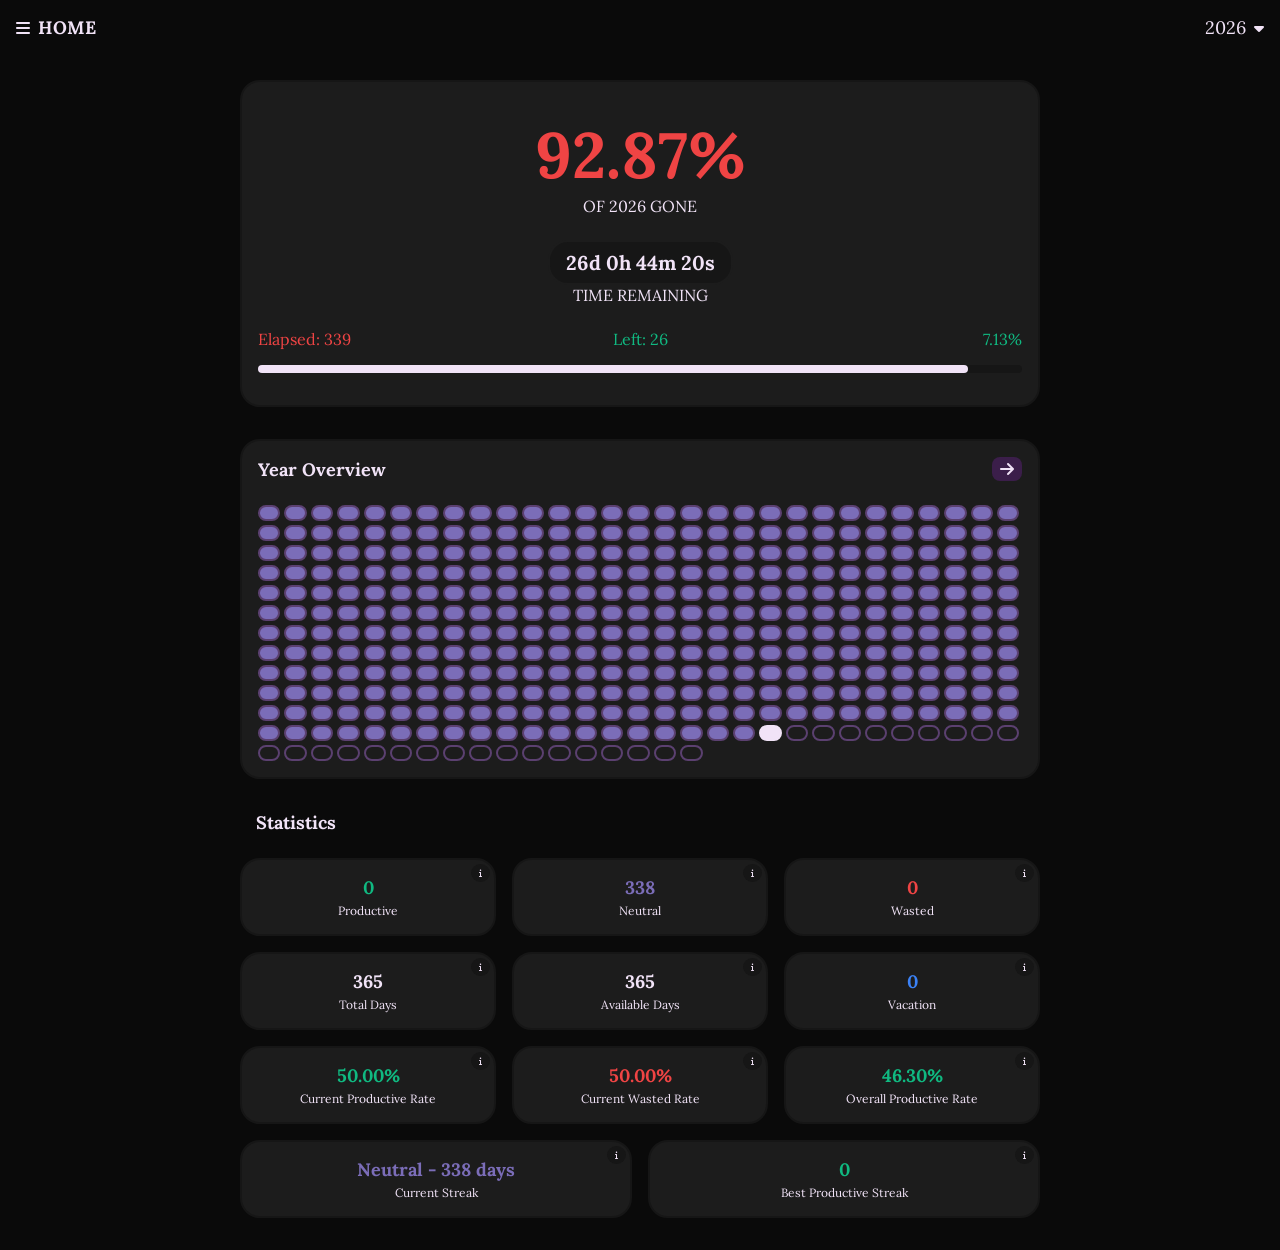
==== index.html @ 396ba74b "fixed some styling" ====
<!DOCTYPE html>
<html lang="en">
<head>
	<meta charset="UTF-8">
	<meta name="viewport" content="width=device-width, initial-scale=1.0">
	<title>Days</title>
	<!--font awesome-->
	<link rel="stylesheet" href="https://cdnjs.cloudflare.com/ajax/libs/font-awesome/6.7.2/css/all.min.css">
	<!--fonts ezcar-->
	<link rel="preconnect" href="https://fonts.googleapis.com">
	<link rel="preconnect" href="https://fonts.gstatic.com" crossorigin>
	<link href="https://fonts.googleapis.com/css2?family=Eczar:wght@400..800&display=swap" rel="stylesheet">

	<!--font merriweather-->
	<link rel="preconnect" href="https://fonts.googleapis.com">
	<link rel="preconnect" href="https://fonts.gstatic.com" crossorigin>
	<link href="https://fonts.googleapis.com/css2?family=Merriweather:ital,opsz,wght@0,18..144,300..900;1,18..144,300..900&display=swap" rel="stylesheet">
	
	<!--lora-->
	<link rel="preconnect" href="https://fonts.googleapis.com">
	<link rel="preconnect" href="https://fonts.gstatic.com" crossorigin>
	<link href="https://fonts.googleapis.com/css2?family=Lora:ital,wght@0,400..700;1,400..700&display=swap" rel="stylesheet">
	
	<link rel="stylesheet" href="./css/common.css">
	<link rel="stylesheet" href="./css/home.css">
</head>

<!--<body class="modal-active">-->
<body>
    <div class="topbar">
        <div class="left">
            <i class="fa fa-bars" id="home-btn" aria-hidden="true"></i>
            <a href="./index.html" class="title-topbar">HOME</a>
        </div>
        <div class="right">
            <div class="year">2026 (Current)</div>
            <i class="fa fa-caret-down" aria-hidden="true"></i>
        </div>
    </div>

    <div class="topbar-year-selector">
    </div>

    <div class="toolkit">
        <div class="toolkit-date">April 9 - Friday</div>
        <div class="toolkit-status"></div>
    </div>

    <div class="sidebar-out">
        <div class="sidebar">

            <div class="sidebar-heading">
                    <!--<i class="fa fa-arrow-left" id="sidebar-close-btn" aria-hidden="true"></i> -->
                    <div>Days</div> 
            </div>

            <div class="sidebar-menu">
                <a class="sidebar-menu-item sidebar-menu-item-active" href="./index.html">
                    <i class="fa fa-home" aria-hidden="true"></i>
                    Home
                </a>
                <a class="sidebar-menu-item" href="./goals.html">
                    <i class="fa fa-trophy" aria-hidden="true"></i>
                    Goals
                </a>
                <a class="sidebar-menu-item" href="./">
                    <i class="fa fa-line-chart" aria-hidden="true"></i>
                    Statistics
                </a>
                <a class="sidebar-menu-item" href="./">
                    <i class="fa fa-tree" aria-hidden="true"></i>
                    Progress Tree
                </a>
                <a class="sidebar-menu-item" href="./">
                    <i class="fa fa-cog" aria-hidden="true"></i>
                    Settings
                </a>
                <a class="sidebar-menu-item" href="./about.html">
                    <i class="fa fa-info-circle" aria-hidden="true"></i>
                    About
                </a>
            </div>

            <div class="sidebar-debug">
                <div class="sidebar-debug-heading">
                    Debug Tools
                </div>
                <div class="sidebar-debug-menu">
                    <div>Current Date</div>
                    <div>Clear Database</div>
                </div>
            </div>
            
        </div>
    </div>

    <div class="head">
        <div class="head-top">
            <div class="head-percentage">00.00%</div>
            <div class="head-percentage-label">OF 0000 GONE</div>
        </div>
        <div class="head-middle">
            <div class="head-time" data-value="full">000d 00h 00m 00s</div>
            <div class="head-label">TIME REMAINING</div>
        </div>
        <div class="head-bottom">
            <div class="head-bottom-up">
                <div class="head-bottom-elapsed"> <span>Elapsed:</span> <span id="head-bottom-elapsed">000 </span> </div>
                <div class="head-bottom-left"> <span>Left:</span> <span id="head-bottom-left">000</span> </div>
                <div class="head-bottom-percentage">00.00%</div>
            </div>
            <div class="progress-bar">
                <div class="progress-fill" id="progressFill"></div>
            </div>
        </div>
    </div>

    <div class="dot-checlist-container">
        <div class="check-out">
            <div class="check-out-top">
                <h1 class="check-out-year">Year Checklist</h1>
                <i class="check-out-icon fa fa-arrow-left" id="check-goto-overview-btn" aria-hidden="true"></i>
            </div>
            <div class="check-out-bottom">
                <div class="checklist-item-out">
                    <div class="checklist-item">
                        <!--<i class="fa fa-check-square"></i>-->
                        <i class="fa-regular fa-square"></i>
                        <div class="checklist-text">Do Something</div>
                    </div>
                    <div class="checklist-item">
                        <!--<i class="fa fa-check-square"></i>-->
                        <i class="fa-regular fa-square"></i>
                        <div class="checklist-text">Do Something</div>
                    </div>
                    <div class="checklist-item">
                        <i class="fa fa-check-square"></i>
                        <!--<i class="fa-regular fa-square"></i>-->
                        <div class="checklist-text done">Do Something</div>
                    </div>
                    <div class="checklist-item">
                        <!--<i class="fa fa-check-square"></i>-->
                        <i class="fa-regular fa-square"></i>
                        <div class="checklist-text">Do Something</div>
                    </div>
                    <div class="checklist-item">
                        <!--<i class="fa fa-check-square"></i>-->
                        <i class="fa-regular fa-square"></i>
                        <div class="checklist-text">Do Something</div>
                    </div>
                </div>
                <div class="checklist-add">
                    <i class="fa fa-plus" aria-hidden="true"></i>
                    <input id="checklist-add-text" type="text" placeholder="Add a new checklist">
                    <i class="fa fa-check" aria-hidden="true"></i>
                </div>
            </div>
        </div>
        
        <div class="dot-out">
            <div class="dot-out-top">
                <h1 class="dot-out-year">Year Overview</h1>
                <i class="dot-out-icon fa fa-arrow-right" id="dot-goto-checklist-btn" aria-hidden="true"></i>
            </div>
            <div class="dot-out-bottom">
                <div class="dot"></div>
                <div class="dot"></div>
                <div class="dot"></div>
                <div class="dot"></div>
                <div class="dot"></div>
                <div class="dot"></div>
                <div class="dot"></div>
                <div class="dot"></div>
                <div class="dot"></div>
                <div class="dot"></div>
                <div class="dot"></div>
                <div class="dot"></div>
                <div class="dot"></div>
                <div class="dot"></div>
                <div class="dot"></div>
                <div class="dot"></div>
                <div class="dot"></div>
                <div class="dot"></div>
                <div class="dot"></div>
                <div class="dot"></div>
                <div class="dot"></div>
                <div class="dot"></div>
                <div class="dot"></div>
                <div class="dot"></div>
                <div class="dot"></div>
                <div class="dot"></div>
                <div class="dot"></div>
                <div class="dot"></div>
                <div class="dot"></div>
                <div class="dot"></div>
                <div class="dot"></div>
                <div class="dot"></div>
                <div class="dot"></div>
                <div class="dot"></div>
                <div class="dot"></div>
                <div class="dot"></div>
                <div class="dot"></div>
                <div class="dot"></div>
                <div class="dot"></div>
                <div class="dot"></div>
                <div class="dot"></div>
                <div class="dot"></div>
                <div class="dot"></div>
                <div class="dot"></div>
                <div class="dot"></div>
                <div class="dot"></div>
                <div class="dot"></div>
                <div class="dot"></div>
                <div class="dot"></div>
                <div class="dot"></div>
                <div class="dot"></div>
                <div class="dot"></div>
                <div class="dot"></div>
                <div class="dot"></div>
                <div class="dot"></div>
                <div class="dot"></div>
                <div class="dot"></div>
                <div class="dot"></div>
                <div class="dot"></div>
                <div class="dot"></div>
                <div class="dot"></div>
                <div class="dot"></div>
                <div class="dot"></div>
                <div class="dot"></div>
                <div class="dot"></div>
                <div class="dot"></div>
                <div class="dot"></div>
                <div class="dot"></div>
                <div class="dot"></div>
                <div class="dot"></div>
                <div class="dot"></div>
                <div class="dot"></div>
                <div class="dot"></div>
                <div class="dot"></div>
                <div class="dot"></div>
                <div class="dot"></div>
                <div class="dot"></div>
                <div class="dot"></div>
                <div class="dot"></div>
                <div class="dot"></div>
                <div class="dot"></div>
                <div class="dot"></div>
                <div class="dot"></div>
                <div class="dot"></div>
                <div class="dot"></div>
                <div class="dot"></div>
                <div class="dot"></div>
                <div class="dot"></div>
                <div class="dot"></div>
                <div class="dot"></div>
                <div class="dot"></div>
                <div class="dot"></div>
                <div class="dot"></div>
                <div class="dot"></div>
                <div class="dot"></div>
                <div class="dot"></div>
                <div class="dot"></div>
                <div class="dot"></div>
                <div class="dot"></div>
                <div class="dot"></div>
                <div class="dot"></div>
                <div class="dot"></div>
                <div class="dot"></div>
                <div class="dot"></div>
                <div class="dot"></div>
                <div class="dot"></div>
                <div class="dot"></div>
                <div class="dot"></div>
                <div class="dot"></div>
                <div class="dot"></div>
                <div class="dot"></div>
                <div class="dot"></div>
                <div class="dot"></div>
                <div class="dot"></div>
                <div class="dot"></div>
                <div class="dot"></div>
                <div class="dot"></div>
                <div class="dot"></div>
                <div class="dot"></div>
                <div class="dot"></div>
                <div class="dot"></div>
                <div class="dot"></div>
                <div class="dot"></div>
                <div class="dot"></div>
                <div class="dot"></div>
                <div class="dot"></div>
                <div class="dot"></div>
                <div class="dot"></div>
                <div class="dot"></div>
                <div class="dot"></div>
                <div class="dot"></div>
                <div class="dot"></div>
                <div class="dot"></div>
                <div class="dot"></div>
                <div class="dot"></div>
                <div class="dot"></div>
                <div class="dot"></div>
                <div class="dot"></div>
                <div class="dot"></div>
                <div class="dot"></div>
                <div class="dot"></div>
                <div class="dot"></div>
                <div class="dot"></div>
                <div class="dot"></div>
                <div class="dot"></div>
                <div class="dot"></div>
                <div class="dot"></div>
                <div class="dot"></div>
                <div class="dot"></div>
                <div class="dot"></div>
                <div class="dot"></div>
                <div class="dot"></div>
                <div class="dot"></div>
                <div class="dot"></div>
                <div class="dot"></div>
                <div class="dot"></div>
                <div class="dot"></div>
                <div class="dot"></div>
                <div class="dot"></div>
                <div class="dot"></div>
                <div class="dot"></div>
                <div class="dot"></div>
                <div class="dot"></div>
                <div class="dot"></div>
                <div class="dot"></div>
                <div class="dot"></div>
                <div class="dot"></div>
                <div class="dot"></div>
                <div class="dot"></div>
                <div class="dot"></div>
                <div class="dot"></div>
                <div class="dot"></div>
                <div class="dot"></div>
                <div class="dot"></div>
                <div class="dot"></div>
                <div class="dot"></div>
                <div class="dot"></div>
                <div class="dot"></div>
                <div class="dot"></div>
                <div class="dot"></div>
                <div class="dot"></div>
                <div class="dot"></div>
                <div class="dot"></div>
                <div class="dot"></div>
                <div class="dot"></div>
                <div class="dot"></div>
                <div class="dot"></div>
                <div class="dot"></div>
                <div class="dot"></div>
                <div class="dot"></div>
                <div class="dot"></div>
                <div class="dot"></div>
                <div class="dot"></div>
                <div class="dot"></div>
                <div class="dot"></div>
                <div class="dot"></div>
                <div class="dot"></div>
                <div class="dot"></div>
                <div class="dot"></div>
                <div class="dot"></div>
                <div class="dot"></div>
                <div class="dot"></div>
                <div class="dot"></div>
                <div class="dot"></div>
                <div class="dot"></div>
                <div class="dot"></div>
                <div class="dot"></div>
                <div class="dot"></div>
                <div class="dot"></div>
                <div class="dot"></div>
                <div class="dot"></div>
                <div class="dot"></div>
                <div class="dot"></div>
                <div class="dot"></div>
                <div class="dot"></div>
                <div class="dot"></div>
                <div class="dot"></div>
                <div class="dot"></div>
                <div class="dot"></div>
                <div class="dot"></div>
                <div class="dot"></div>
                <div class="dot"></div>
                <div class="dot"></div>
                <div class="dot"></div>
                <div class="dot"></div>
                <div class="dot"></div>
                <div class="dot"></div>
                <div class="dot"></div>
                <div class="dot"></div>
                <div class="dot"></div>
                <div class="dot"></div>
                <div class="dot"></div>
                <div class="dot"></div>
                <div class="dot"></div>
                <div class="dot"></div>
                <div class="dot"></div>
                <div class="dot"></div>
                <div class="dot"></div>
                <div class="dot"></div>
                <div class="dot"></div>
                <div class="dot"></div>
                <div class="dot"></div>
                <div class="dot"></div>
                <div class="dot"></div>
                <div class="dot"></div>
                <div class="dot"></div>
                <div class="dot"></div>
                <div class="dot"></div>
                <div class="dot"></div>
                <div class="dot"></div>
                <div class="dot"></div>
                <div class="dot"></div>
                <div class="dot"></div>
                <div class="dot"></div>
                <div class="dot"></div>
                <div class="dot"></div>
                <div class="dot"></div>
                <div class="dot"></div>
                <div class="dot"></div>
                <div class="dot"></div>
                <div class="dot"></div>
                <div class="dot"></div>
                <div class="dot"></div>
                <div class="dot"></div>
                <div class="dot"></div>
                <div class="dot"></div>
                <div class="dot"></div>
                <div class="dot"></div>
                <div class="dot"></div>
                <div class="dot"></div>
                <div class="dot"></div>
                <div class="dot"></div>
                <div class="dot"></div>
                <div class="dot"></div>
                <div class="dot"></div>
                <div class="dot"></div>
                <div class="dot"></div>
                <div class="dot"></div>
                <div class="dot"></div>
                <div class="dot"></div>
                <div class="dot"></div>
                <div class="dot"></div>
                <div class="dot"></div>
                <div class="dot"></div>
                <div class="dot"></div>
                <div class="dot"></div>
                <div class="dot"></div>
                <div class="dot"></div>
                <div class="dot"></div>
                <div class="dot"></div>
                <div class="dot"></div>
                <div class="dot"></div>
                <div class="dot"></div>
                <div class="dot"></div>
                <div class="dot"></div>
                <div class="dot"></div>
                <div class="dot"></div>
                <div class="dot"></div>
                <div class="dot"></div>
                <div class="dot"></div>
                <div class="dot"></div>
                <div class="dot"></div>
                <div class="dot"></div>
                <div class="dot"></div>
                <div class="dot"></div>
                <div class="dot"></div>
                <div class="dot"></div>
                <div class="dot"></div>
                <div class="dot"></div>
                <div class="dot"></div>
                <div class="dot"></div>
                <div class="dot"></div>
                <div class="dot"></div>
                <div class="dot"></div>
                <div class="dot"></div>
                <div class="dot"></div>
                <div class="dot"></div>
                <div class="dot"></div>
                <div class="dot"></div>
                <div class="dot"></div>
                <div class="dot"></div>
                <div class="dot"></div>
                <div class="dot"></div>
                <div class="dot"></div>
                <div class="dot"></div>
                <div class="dot"></div>
                <div class="dot"></div>
                <div class="dot"></div>
                <div class="dot"></div>
                <div class="dot"></div>
                <div class="dot"></div>
                <div class="dot"></div>
                <div class="dot"></div>
                <div class="dot"></div>
                <div class="dot"></div>
                <div class="dot"></div>
                <div class="dot"></div>
                <div class="dot"></div>
                <div class="dot"></div>
                <div class="dot"></div>
                <div class="dot"></div>
                <div class="dot"></div>
                <div class="dot"></div>
                <div class="dot"></div>
                <div class="dot"></div>
                <div class="dot"></div>
                <div class="dot"></div>
                <div class="dot"></div>
                <div class="dot"></div>
                <div class="dot"></div>
                <div class="dot"></div>
                <div class="dot"></div>
                <div class="dot"></div>
                <div class="dot"></div>
                <div class="dot"></div>
                <div class="dot"></div>
                <div class="dot"></div>
                <div class="dot"></div>
                <div class="dot"></div>
                <div class="dot"></div>
                <div class="dot"></div>
                <div class="dot"></div>
                <div class="dot"></div>
                <div class="dot"></div>
                <div class="dot"></div>
            </div>
        </div>
    </div>
    
    <div class="stats-out">
        <h1 class="stats-out-heading">Statistics</h1>
        <div class="stat-boxes">
            <div class="stat-box">
                <div class="info"><i class="fa fa-info" aria-hidden="true"></i></div>
                <div class="stat" id="productive-stat">2</div>
                <div class="label">Productive</div>
            </div>
            <div class="stat-box">
                <div class="info"><i class="fa fa-info" aria-hidden="true"></i></div>
                <div class="stat" id="neutral-stat">2</div>
                <div class="label">Neutral</div>
            </div>
            <div class="stat-box">
                <div class="info"><i class="fa fa-info" aria-hidden="true"></i></div>
                <div class="stat" id="wasted-stat">194</div>
                <div class="label">Wasted</div>
            </div>
            
            <div class="stat-box">
                <div class="info"><i class="fa fa-info" aria-hidden="true"></i></div>
                <div class="stat" id="total-days-stat">365</div>
                <div class="label">Total Days</div>
            </div>
            <div class="stat-box">
                <div class="info"><i class="fa fa-info" aria-hidden="true"></i></div>
                <div class="stat" id="available-days-stat">365</div>
                <div class="label">Available Days</div>
            </div>
            <div class="stat-box">
                <div class="info"><i class="fa fa-info" aria-hidden="true"></i></div>
                <div class="stat" id="vacation-stat">0</div>
                <div class="label">Vacation</div>
            </div>
            
            <div class="stat-box">
                <div class="info"><i class="fa fa-info" aria-hidden="true"></i></div>
                <div class="stat" id="current-productive-rate-stat">1.41%</div>
                <div class="label">Current Productive Rate</div>
            </div>
            
            <div class="stat-box">
                <div class="info"><i class="fa fa-info" aria-hidden="true"></i></div>
                <div class="stat" id="current-wasted-rate-stat">1.41%</div>
                <div class="label">Current Wasted Rate</div>
            </div>
            <div class="stat-box">
                <div class="info"><i class="fa fa-info" aria-hidden="true"></i></div>
                <div class="stat" id="over-all-productivity-rate-stat">0.77%</div>
                <div class="label">Overall Productive Rate</div>
            </div>

            <div class="stat-box">
                <div class="info"><i class="fa fa-info" aria-hidden="true"></i></div>
                <div class="stat" id="current-streak-stat">Wasted - 2 days</div>
                <div class="label">Current Streak</div>
            </div>
            <div class="stat-box">
                <div class="info"><i class="fa fa-info" aria-hidden="true"></i></div>
                <div class="stat" id="best-productive-streak-stat">2</div>
                <div class="label">Best Productive Streak</div>
            </div>
        </div>
    </div>
</body>

<script src="./js/db.js"></script>
<script src="./js/script.js"></script>
<script src="./js/sidebar.js"></script>
<script src="./js/dotFishEyeEffect.js"></script>
</html>
---- css/common.css ----
*{
    margin: 0;
    padding: 0;
    box-sizing: border-box;
    -webkit-tap-highlight-color: transparent;
}

:root {
    --font-extra-small: 0.5rem;
    --font-small: 0.75rem;
    --font-subtitle: 1.125rem;
    --font-title: 1.25rem;
    --font-medium-small: 1.5rem;
    --font-medium: 2rem;
    --font-large: 3rem;
    --font-extra-large: 4rem;
    --max-width: 50rem;
    --background: #0A0A0A;
    --text-color: #F1E3F7;
    --box-color: #1C1C1C;
    --box-border: #161616;
    --productive: #10B981;
    --neutral: #7B6DB8;
    --wasted:#EF4444;
    --vacation:#3B82F6;
    --uncategorized:#5B4070;
    --future: #B4A0C4;
    --border-radius:1.25rem;
    --theme: #3B1E4A;
}

body{
    background-color: var(--background);
    color: var(--text-color);
    /*font-family: "Eczar", serif;*/
    /*font-optical-sizing: auto;*/
    /*font-weight: 400;*/
    /*font-style: normal;*/

    /*font-family: "Merriweather", serif;*/
    /*font-optical-sizing: auto;*/
    /*font-weight: <weight>;*/
    /*font-style: normal;*/
    /*font-variation-settings: "wdth" 100;*/

    font-family: "Lora", serif;
    font-optical-sizing: auto;
    /*font-weight: <weight>;*/
    /*font-style: normal;*/
    
    padding: 0rem 1rem;
}

/*===================================================*/
/*TOP*/
/*===================================================*/
.topbar{
    display: flex;
    justify-content: space-between;
    align-items: center;
    width: 100%;
    position: fixed;
    top: 0;
    left: 0;
    padding: 1rem;
    background-color: var(--background);
    z-index: 1000;
}

.left{
    display: flex;
    justify-content: space-between;
    align-items: center;
    gap: 0.5rem;
    color: inherit;
}

.left>i{
    cursor: pointer;
    /*font-size: var(--font-subtitle);*/
}

.title-topbar{
    font-size: var(--font-subtitle);
    text-decoration: none;
    color: var(--text-color);
    font-weight: 800;
}

.right{
    display: flex;
    justify-content: space-between;
    align-items: center;
    gap: 0.5rem;
    cursor: pointer;
    user-select: none;
}

.year{
    font-size: var(--font-subtitle);
}

.topbar-year-selector{
    /*display: flex;*/
    flex-direction: column;
    justify-content: center;
    align-items: center;
    position: fixed;
    top: 3.4rem;
    right: 1rem;
    padding: 1rem;
    gap: 1.5rem;
    background-color: var(--box-color);
    border:2px solid var(--background);
    border-bottom-left-radius: 0.5rem;
    border-bottom-right-radius: 0.5rem;
    z-index: 1000;
    transition: transform ease-in-out 250ms;
    cursor: pointer;
    user-select: none;
    opacity: 0;
    visibility: hidden;
    pointer-events: none;
}
.topbar-year-selector.active{
    display: flex;
    opacity: 1;
    visibility: visible;
    pointer-events: auto;
    max-height: 23rem;
    overflow-y: auto;
}

/*=====================================================*/
/*Side Bar*/
/*=====================================================*/
.sidebar-out{
    position: fixed;
    height: 100%;
    width: 100%;
    inset: 0;
    z-index: 1010;
    background-color: rgba(0, 0, 0, 0.5);
    /*display: none;*/

    opacity: 0;
    visibility: hidden;
    pointer-events: none;
    /*transition: opacity ease-in-out 6000ms;*/
    transition:
        opacity 200ms ease,
        visibility 0s linear 200ms;
    
}

.sidebar-active{
    /*display: unset;*/
    opacity: 1;
    visibility: visible;
    pointer-events: auto;
}

.sidebar{
    position: absolute;
    height: 100%;
    background-color: var(--box-color);
    top: 0;
    left: 0;
    padding: 2rem;
    overflow-y: auto;
    transform: translateX(-100%);
    transition: transform ease-in-out 300ms;
}

.sidebar.sidebar-slide{
    transform: translateX(0);
}

.modal-active{
    overflow-y: hidden;
}

.sidebar-heading{
    font-size: var(--font-medium);
    margin-bottom: 3rem;
    display: flex;
    /*justify-content: space-between;*/
    align-items: center;
    width: 100%;
    gap: 1rem;
    padding: 0.5rem;
}

.sidebar-heading-title{
    width: 100%;
    text-align: center;
}


#sidebar-close-btn{
    cursor: pointer;
    transition: transform ease-in-out 200ms;
}

.sidebar-menu{
    display: flex;
    justify-content: center;
    /*align-items: center;*/
    gap: 2rem;
    flex-direction: column;
}

.sidebar-debug{
    margin-top: 3rem;
    margin-bottom: 3rem;
    position: relative;
}

.sidebar-debug-heading{
    font-size: var(--font-subtitle);
}

.sidebar-debug::before{
    content: "";
    top: -10px;
    left: 0;
    width: 100%;
    height: 1px;
    position: absolute;
    background-color: var(--text-color);
}

.sidebar-debug-menu{
    display: flex;
    justify-content: center;
    margin-top: 2rem;
    /*align-items: center;*/
    gap: 2rem;
    flex-direction: column;
}
.sidebar-debug-menu>div{
    cursor: pointer;
    transition: transform ease-in-out 200ms;
}

.sidebar-menu-item{
    display: flex;
    align-items: center;
    gap: 1rem;
    cursor: pointer;
    text-decoration: none;
    color: inherit;
    transition: transform ease-in-out 200ms;
    
    padding: 0.5rem;
    border-radius: 0.5rem;
}

.sidebar-menu-item-active{
    background: var(--theme);
}


@media (hover: hover) {
    .topbar-year-selector>div:hover{
        transform: scale(1.125);
    }
    
    .sidebar-menu-item:hover,.sidebar-debug-menu>div:hover{
        transform: scale(1.125);
    } 
    
    #sidebar-close-btn:hover{
        transform: scale(1.25);
    }
}
---- css/home.css ----
/*========================================================*/
/*Head*/
/*========================================================*/
.head{
    border: 2px solid var(--box-border);
    border-radius: var(--border-radius);
    background-color: var(--box-color);
    display: flex;
    justify-content: center;
    align-items: center;
    flex-direction: column;
    padding: 2rem 1rem;
    gap: 1.5rem;
    /*margin-bottom: 2rem;*/
    margin: 5rem auto 2rem auto;
    max-width: var(--max-width);
}

.head-top,.head-middle,.head-bottom{
    display: flex;
    justify-content: center;
    align-items: center;
    flex-direction: column;
    cursor: pointer;
}


.head-bottom{
    width: 100%;   
    gap: 1rem;
}

.head-percentage{
    font-size: var(--font-extra-large);
    font-weight: 700;
    color: var(--wasted);
}

.head-time{
    font-size: var(--font-title);
    font-weight: 700;
    background-color: var(--box-border);
    padding: 0.5rem 1rem;
    border: 2px solid var(--box-color);
    border-radius: var(--border-radius);
}


.head-bottom-up{
    display: flex;
    justify-content: center;
    align-items: center;
    width: 100%;
    position: relative;
}

.head-bottom-elapsed{
    position: absolute;
    top: 0;
    left: 0;
    color: var(--wasted);
}

.head-bottom-left,.head-bottom-percentage{
    color: var(--productive);
}

.head-bottom-percentage{
    position: absolute;
    top: 0;
    right: 0;
}

.progress-bar{
    width: 100%;
    height: 0.5rem;
    background-color: var(--box-border);
    border-radius: var(--border-radius);
}

.progress-fill {
    width: var(--progress, 0%);
    height: 100%;
    background: var(--text-color);
    border-radius: inherit;
    transition: width 0.3s ease;
}


/*========================================================*/
/*Toolkit*/
/*========================================================*/

.toolkit{
    justify-content: center;
    flex-direction: row;
    align-items: center;
    position: fixed;
    top: 6rem;
    left: 50%;
    transform: translateX(-50%);
    padding: 1rem;
    gap: 1.5rem;
    background-color: var(--box-color);
    border-radius: 0.5rem;
    z-index: 1000;
    transition: transform ease-in-out 250ms;
    cursor: pointer;
    user-select: none;
    width: max-content;
    opacity: 0;
    visibility: hidden;
    pointer-events: none;
}

.toolkit.Dtoolkit-wasted{
   border: 2px solid var(--wasted);
}

.toolkit.Dtoolkit-neutral{
   border: 2px solid var(--neutral);
}

.toolkit.Dtoolkit-productive{
   border: 2px solid var(--productive);
}

.toolkit.Dtoolkit-future{
   border: 2px solid var(--future);
}

.toolkit.Dtoolkit-vacation{
   border: 2px solid var(--vacation);
}

.toolkit.Dtoolkit-present{
   border: 2px solid var(--text-color);
}

.toolkit-status{
    height: 0.75rem;
    width: 0.75rem;
    border-radius: 100%;
}

.toolkit-status.Dtoolkit-wasted{
   background-color: var(--wasted);
}

.toolkit-status.Dtoolkit-neutral{
   background-color: var(--neutral);
}

.toolkit-status.Dtoolkit-productive{
   background-color: var(--productive);
}

.toolkit-status.Dtoolkit-future{
   background-color: var(--future);
}

.toolkit-status.Dtoolkit-vacation{
   background-color: var(--vacation);
}

.toolkit-status.Dtoolkit-present{
   background-color: var(--text-color);
}


.toolkit.active{
    display: flex;
    opacity: 1;
    visibility: visible;
}

/*========================================================*/
/*Dots*/
/*========================================================*/
.dot-checlist-container{
    
}   

.dot-out,.check-out{
    border: 2px solid var(--box-border);
    border-radius: var(--border-radius);
    background-color: var(--box-color);
    display: flex;
    justify-content: center;
    align-items: center;
    flex-direction: column;
    padding: 1rem;
    gap: 1.5rem;
    /*margin-bottom: 2rem;*/
    margin: 0 auto 2rem auto;
    max-width: var(--max-width);
    user-select: none;
}

.dot-out.active{
    display: none;
}

.check-out{
    display: none;
    min-height: 25rem;
    justify-content: flex-start;
    max-height: 35rem;
}

.check-out.active{
    display: flex;
}

.dot-out-top,.check-out-top{
    display: flex;
    justify-content: space-between;
    align-items: center;
    width: 100%;
}
.dot-out-year,.check-out-year{
    font-size: var(--font-subtitle);
}
.dot-out-icon,.check-out-icon{
    background-color: var(--theme);
    padding: 0.25rem 0.5rem;
    border-radius: 0.5rem;
    transition: transform ease-in-out 200ms;
}

.dot-out-bottom{
    display:flex;
    flex-wrap:wrap;
    gap:0.25rem;
    justify-content:flex-start;
    align-items:center;
    user-select:none;
}

.checklist-item-out{
    display: flex;
    width: 100%;
    flex-direction: column;
    gap: 1rem;
    overflow-y: auto;
    flex-grow: 1;
}

.check-out-bottom{
    display: flex;
    width: 100%;
    flex-direction: column;
    gap: 1rem;
    flex-grow: 1;
}

.checklist-item,.checklist-add{
    display: flex;
    gap: 1rem;
    align-items: center;
}

.checklist-item>i,.checklist-add>i{
    font-size: var(--font-title);
}

.checklist-text.done{
    text-decoration: line-through;
}

.checklist-text{
    word-break: break-word;
}

#checklist-add-text{
    padding: 0.5rem 1rem;
    width: 100%;
    background: none;
    border: 2px solid var(--box-border);
    color: var(--text-color);
    outline: var(--text-color);
    border-radius: 0.75rem;
    font-size: 1rem;
}

.fa-check{
    transition: transform ease-in-out 200ms;
}

/* When interacting, remove transition so it perfectly tracks the pointer */
.dot-out-bottom.is-active .dot {
    transition: none;
    /*touch-action: none;*/
}

.dot {
    /* Base sizes match your exact requirements */
    --base-w: 1.4rem;
    --base-h: 1rem;
    
    /* These variables will be controlled by JavaScript */
    --s: 1;          /* Size Multiplier */
    --push-x: 0px;   /* Push X */
    --push-y: 0px;   /* Push Y */

    /* Change physical dimensions (Ensures 100% crisp borders) */
    width: calc(var(--base-w) * var(--s));
    height: calc(var(--base-h) * var(--s));

    /* This negative margin absorbs the growth so the dot stays perfectly centered */
    /* and doesn't break your grid/flexbox layout */
    margin: calc((var(--base-h) * (1 - var(--s))) / 2) calc((var(--base-w) * (1 - var(--s))) / 2);

    border-radius: 999px;
    border: 2px solid var(--uncategorized);
    
    /* Apply the slide-away push effect */
    transform: translate(var(--push-x), var(--push-y));
    
    transition: width 0.2s, height 0.2s, margin 0.2s, transform 0.2s;
}

.dot.today{
    border: 2px solid var(--text-color);
}

.productive{
    background-color: var(--productive);
}
.wasted{
    background-color: var(--wasted);
}
.neutral{
    background-color: var(--neutral);
}
.vacation{
    background-color: var(--vacation);
}
.present{
    background-color: var(--text-color);
}

/*===========================================*/
/*Stats*/
/*===========================================*/
.stats-out{
    display: flex;
    justify-content: center;
    flex-direction: column;
    gap: 1.5rem;
    /*margin-bottom: 2rem;*/
    margin: 0 auto 2rem auto;
    max-width: var(--max-width);

}

.stats-out-heading{
    font-size: var(--font-subtitle);
    padding-left: 1rem;
}

.stat-boxes{
    display: grid;
    grid-template-columns: repeat(6, 1fr); /* 6 units */
    gap: 1rem;
    user-select: none;
}

.stat-box:nth-child(1),
.stat-box:nth-child(2),
.stat-box:nth-child(3),
.stat-box:nth-child(4),
.stat-box:nth-child(5),
.stat-box:nth-child(6) {
  grid-column: span 2; /* 2/6 = 1 */
}

.stat-box:nth-child(7),
.stat-box:nth-child(8),
.stat-box:nth-child(9){
  grid-column: span 2; /* 3/6 = 1.5 */
}

.stat-box:nth-child(10),
.stat-box:nth-child(11) {
  /*grid-column: 1 / -1; */
  grid-column: span 3;
}

.stat-box{
    background-color: var(--box-color);
    border: 2px solid var(--box-border);
    border-radius: var(--border-radius);
    padding: 1rem;
    position: relative;
    display: flex;
    justify-content: center;
    align-items: center;
    flex-direction: column;
}

.stat{
    font-weight: 900;
    font-size: var(--font-subtitle);
    text-align: center;
    margin-bottom: 0.25rem;
}

#productive-stat,#over-all-productivity-rate-stat,#current-productive-rate-stat,#best-productive-streak-stat,.productive-streak{
    color: var(--productive);
}

#neutral-stat,.neutral-streak{
    color: var(--neutral);
}

#wasted-stat,#current-wasted-rate-stat,.wasted-streak{
    color: var(--wasted);
}

#vacation-stat,.vacation-streak{
    color: var(--vacation);
}

.info{
    position: absolute;
    top: 4px;
    right: 4px;
    font-size: var(--font-extra-small);
    background-color: var(--box-border);
    padding: 0.25rem 0.5rem;
    border-radius: 100%;
    transition: transform ease-in-out 200ms;
}

.label{
    font-size: var(--font-small);
    text-align: center;
}

@media (hover: hover){
    .dot-out-icon:hover{
        transform: scale(1.125);
    }
    
    .check-out-icon:hover{
        transform: scale(1.125);
    }

    .info:hover{
        transform: scale(1.5);
    }

    .fa-check:hover{
        transform: scale(1.125);
    }
}
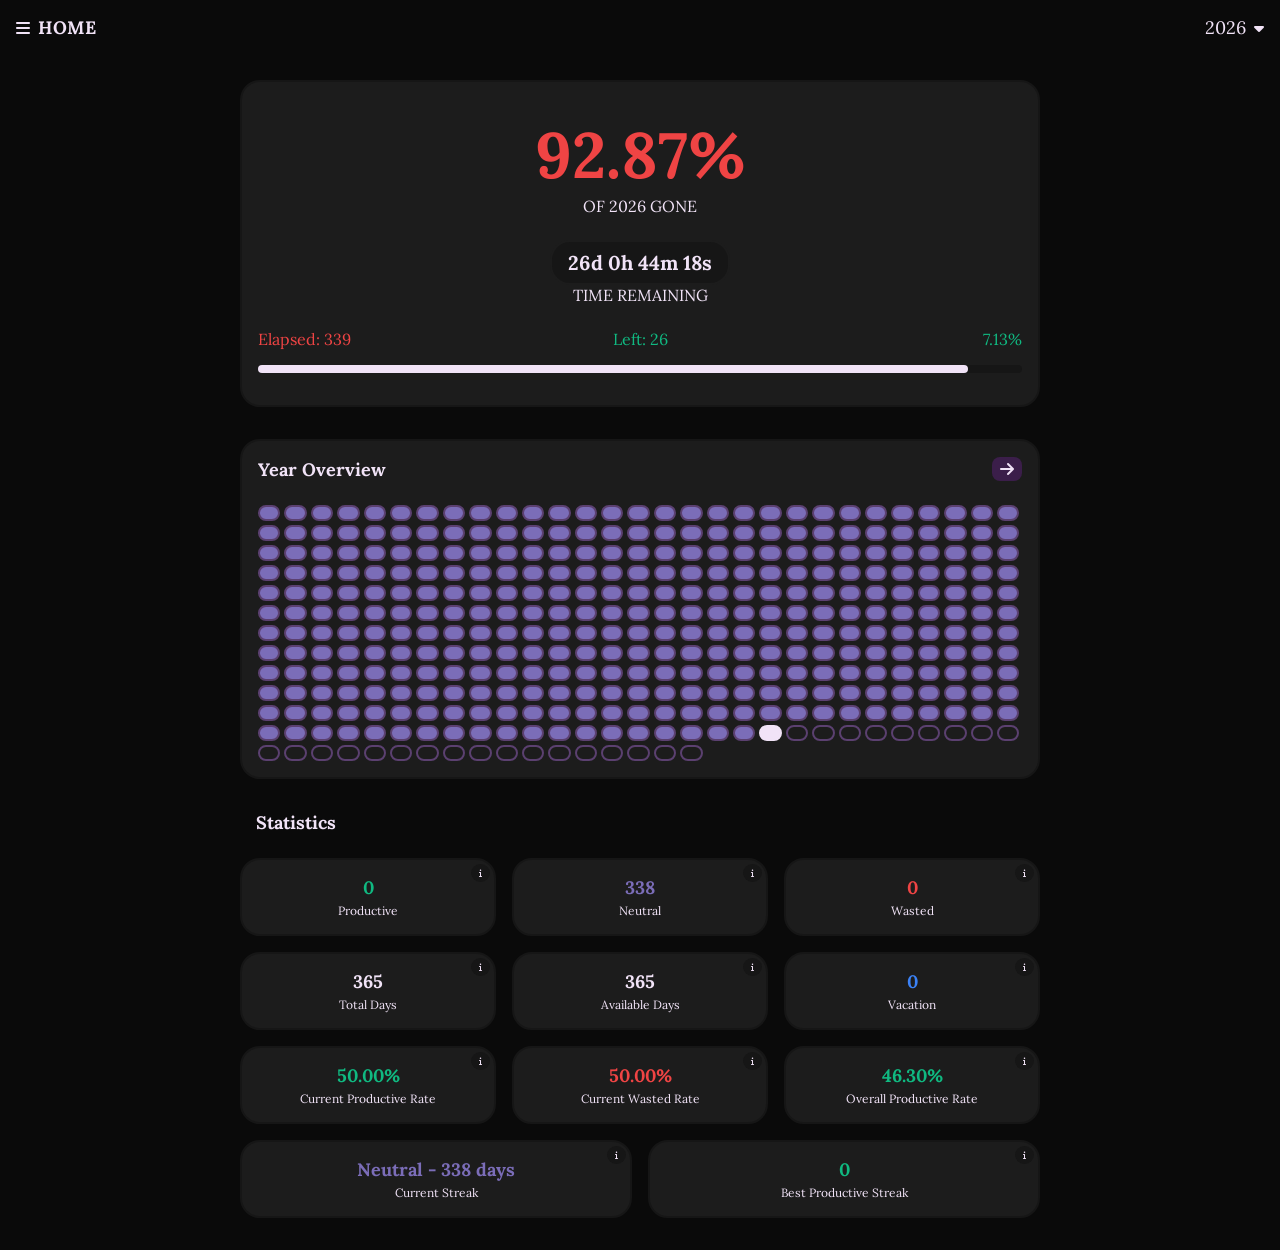
==== commit 20a72337: "- added frontend logic for checklist - fixed some styling bug - yet to add backend logic" ====
--- a/index.html
+++ b/index.html
@@ -124,35 +124,30 @@
             <div class="check-out-bottom">
                 <div class="checklist-item-out">
                     <div class="checklist-item">
-                        <!--<i class="fa fa-check-square"></i>-->
                         <i class="fa-regular fa-square"></i>
-                        <div class="checklist-text">Do Something</div>
+                        <textarea rows="1" class="checklist-text">Do Something</textarea>
                     </div>
                     <div class="checklist-item">
-                        <!--<i class="fa fa-check-square"></i>-->
                         <i class="fa-regular fa-square"></i>
-                        <div class="checklist-text">Do Something</div>
+                        <textarea rows="1" class="checklist-text">Do Something</textarea>
                     </div>
                     <div class="checklist-item">
                         <i class="fa fa-check-square"></i>
-                        <!--<i class="fa-regular fa-square"></i>-->
-                        <div class="checklist-text done">Do Something</div>
+                        <textarea rows="1" class="checklist-text done">Do Something</textarea>
                     </div>
                     <div class="checklist-item">
-                        <!--<i class="fa fa-check-square"></i>-->
                         <i class="fa-regular fa-square"></i>
-                        <div class="checklist-text">Do Something</div>
+                        <textarea rows="1" class="checklist-text">Do Something</textarea>
                     </div>
                     <div class="checklist-item">
-                        <!--<i class="fa fa-check-square"></i>-->
                         <i class="fa-regular fa-square"></i>
-                        <div class="checklist-text">Do Something</div>
+                        <textarea rows="1" class="checklist-text">Do Something</textarea>
                     </div>
                 </div>
                 <div class="checklist-add">
                     <i class="fa fa-plus" aria-hidden="true"></i>
                     <input id="checklist-add-text" type="text" placeholder="Add a new checklist">
-                    <i class="fa fa-check" aria-hidden="true"></i>
+                    <i class="fa fa-check" style="display: none;" aria-hidden="true"></i>
                 </div>
             </div>
         </div>
--- a/css/home.css
+++ b/css/home.css
@@ -252,12 +252,14 @@
     flex-direction: column;
     gap: 1rem;
     flex-grow: 1;
+    overflow-y: auto;
 }
 
 .checklist-item,.checklist-add{
     display: flex;
     gap: 1rem;
     align-items: center;
+    overflow-x: hidden;
 }
 
 .checklist-item>i,.checklist-add>i{
@@ -269,7 +271,15 @@
 }
 
 .checklist-text{
-    word-break: break-word;
+    background: none;
+    color: var(--text-color);
+    font-size: 1rem;
+    border: none;
+    outline: none;
+    flex: 1;
+    min-width: 0;
+    resize: none;
+    overflow: hidden;
 }
 
 #checklist-add-text{
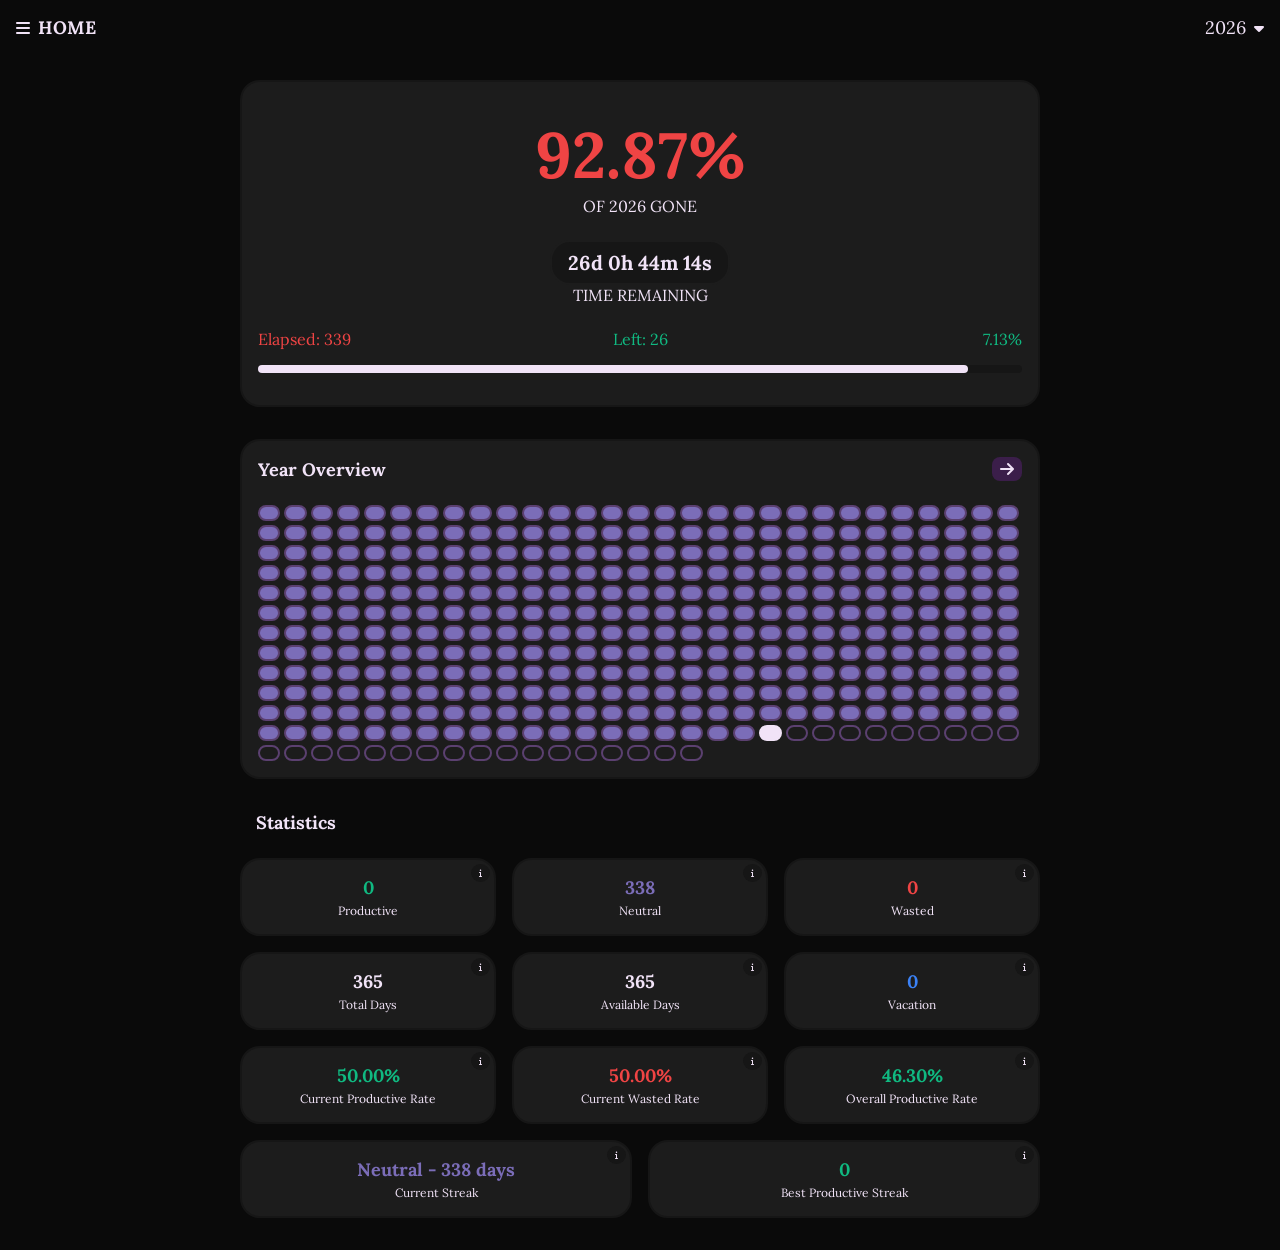
==== commit 1c3649fd: "dynamically fetching data and adding data for checklist" ====
--- a/index.html
+++ b/index.html
@@ -123,26 +123,6 @@
             </div>
             <div class="check-out-bottom">
                 <div class="checklist-item-out">
-                    <div class="checklist-item">
-                        <i class="fa-regular fa-square"></i>
-                        <textarea rows="1" class="checklist-text">Do Something</textarea>
-                    </div>
-                    <div class="checklist-item">
-                        <i class="fa-regular fa-square"></i>
-                        <textarea rows="1" class="checklist-text">Do Something</textarea>
-                    </div>
-                    <div class="checklist-item">
-                        <i class="fa fa-check-square"></i>
-                        <textarea rows="1" class="checklist-text done">Do Something</textarea>
-                    </div>
-                    <div class="checklist-item">
-                        <i class="fa-regular fa-square"></i>
-                        <textarea rows="1" class="checklist-text">Do Something</textarea>
-                    </div>
-                    <div class="checklist-item">
-                        <i class="fa-regular fa-square"></i>
-                        <textarea rows="1" class="checklist-text">Do Something</textarea>
-                    </div>
                 </div>
                 <div class="checklist-add">
                     <i class="fa fa-plus" aria-hidden="true"></i>
--- a/css/home.css
+++ b/css/home.css
@@ -259,7 +259,6 @@
     display: flex;
     gap: 1rem;
     align-items: center;
-    overflow-x: hidden;
 }
 
 .checklist-item>i,.checklist-add>i{
@@ -460,8 +459,4 @@
     .info:hover{
         transform: scale(1.5);
     }
-
-    .fa-check:hover{
-        transform: scale(1.125);
-    }
 }
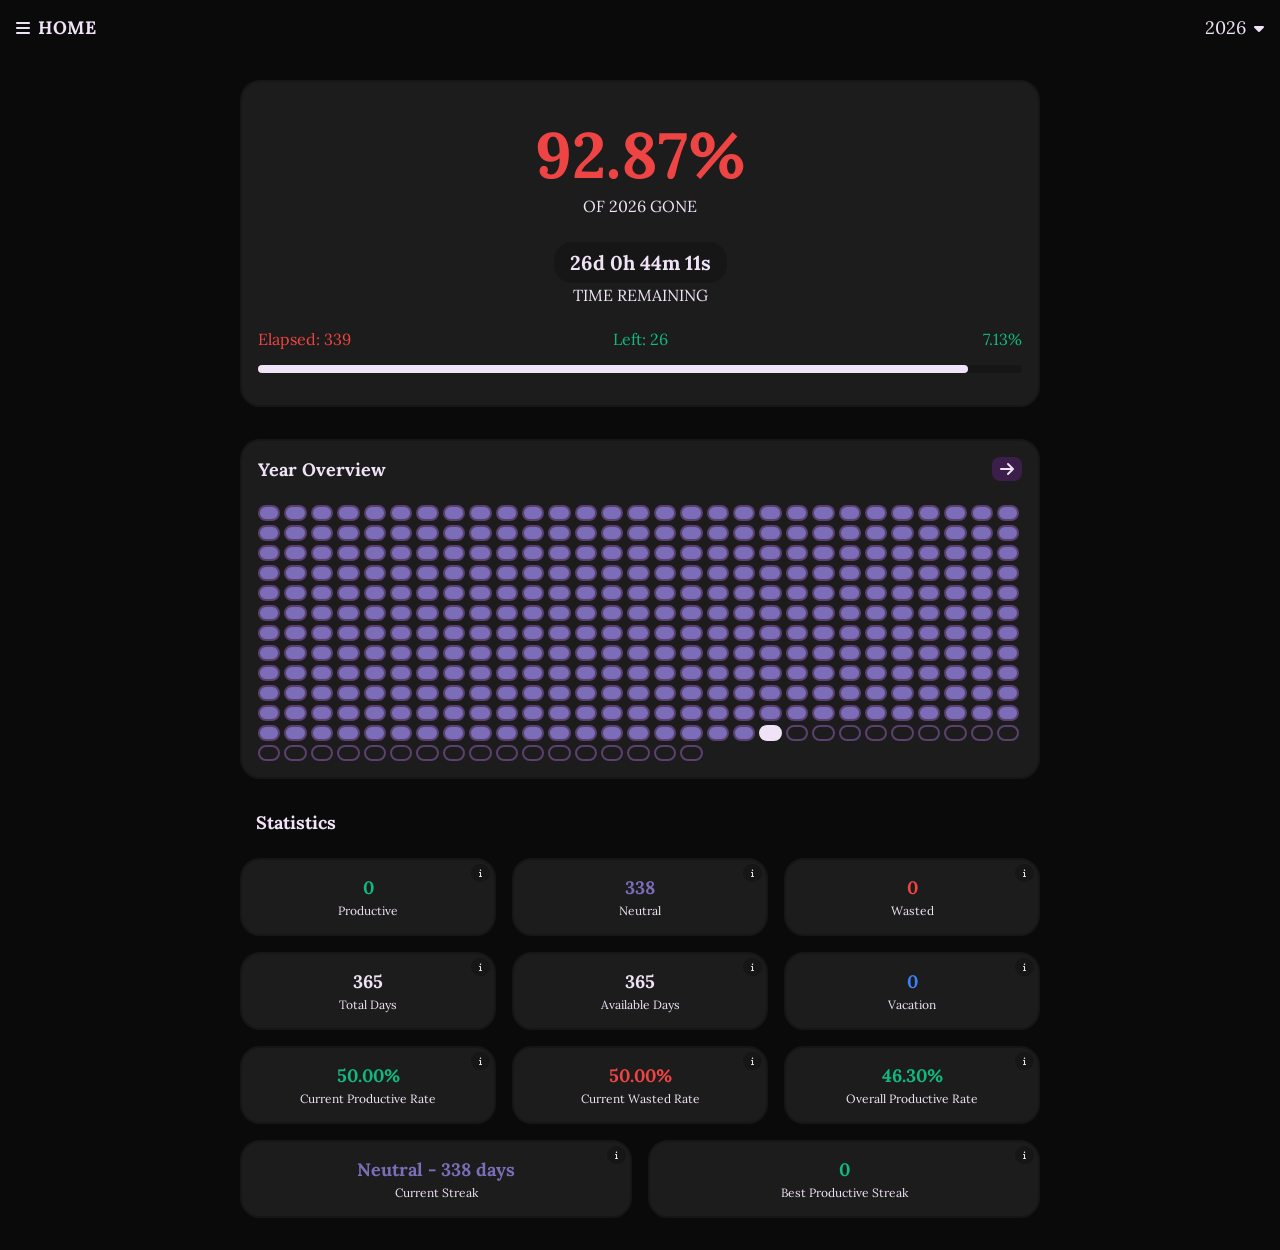
==== commit 5220a8b1: "-now debug tools will only show if debug is true in sidebar.js" ====
--- a/index.html
+++ b/index.html
@@ -80,17 +80,6 @@
                     About
                 </a>
             </div>
-
-            <div class="sidebar-debug">
-                <div class="sidebar-debug-heading">
-                    Debug Tools
-                </div>
-                <div class="sidebar-debug-menu">
-                    <div>Current Date</div>
-                    <div>Clear Database</div>
-                </div>
-            </div>
-            
         </div>
     </div>
 
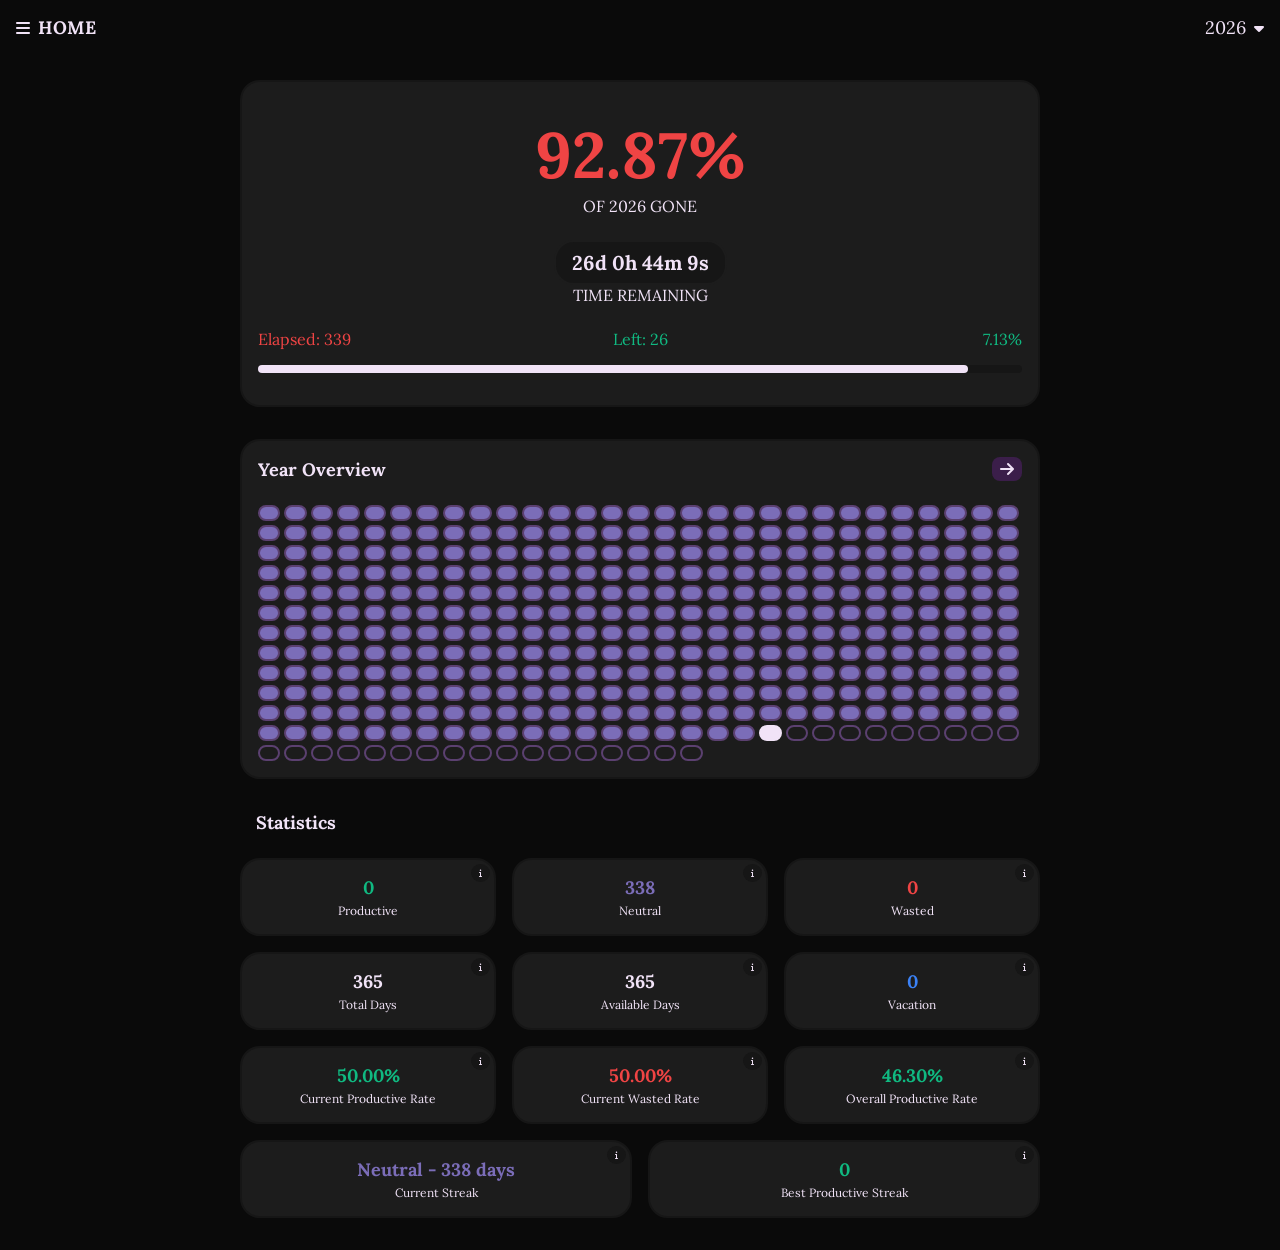
==== commit 4ad8ba9e: "- added modal layout for stats helper - some basic js to open and close - have to fix bug of sliding" ====
--- a/index.html
+++ b/index.html
@@ -83,6 +83,10 @@
         </div>
     </div>
 
+    <div class="stats-modal-out">
+        <div class="stats-modal"></div>
+    </div>
+
     <div class="head">
         <div class="head-top">
             <div class="head-percentage">00.00%</div>
--- a/css/home.css
+++ b/css/home.css
@@ -447,6 +447,30 @@
     text-align: center;
 }
 
+.stats-modal-out{
+    position: fixed;
+    height: 100%;
+    width: 100%;
+    inset: 0;
+    z-index: 1010;
+    background-color: rgba(0, 0, 0, 0.5);
+    display: none;
+    justify-content: center;
+    align-items: center;
+}
+
+.stats-modal-out.active{
+    display: flex;
+}
+
+.stats-modal{
+    background-color: var(--box-color);
+    width: 20rem;
+    height: 20rem;
+    padding: 2rem;
+    border-radius: 1.125rem;
+}
+
 @media (hover: hover){
     .dot-out-icon:hover{
         transform: scale(1.125);
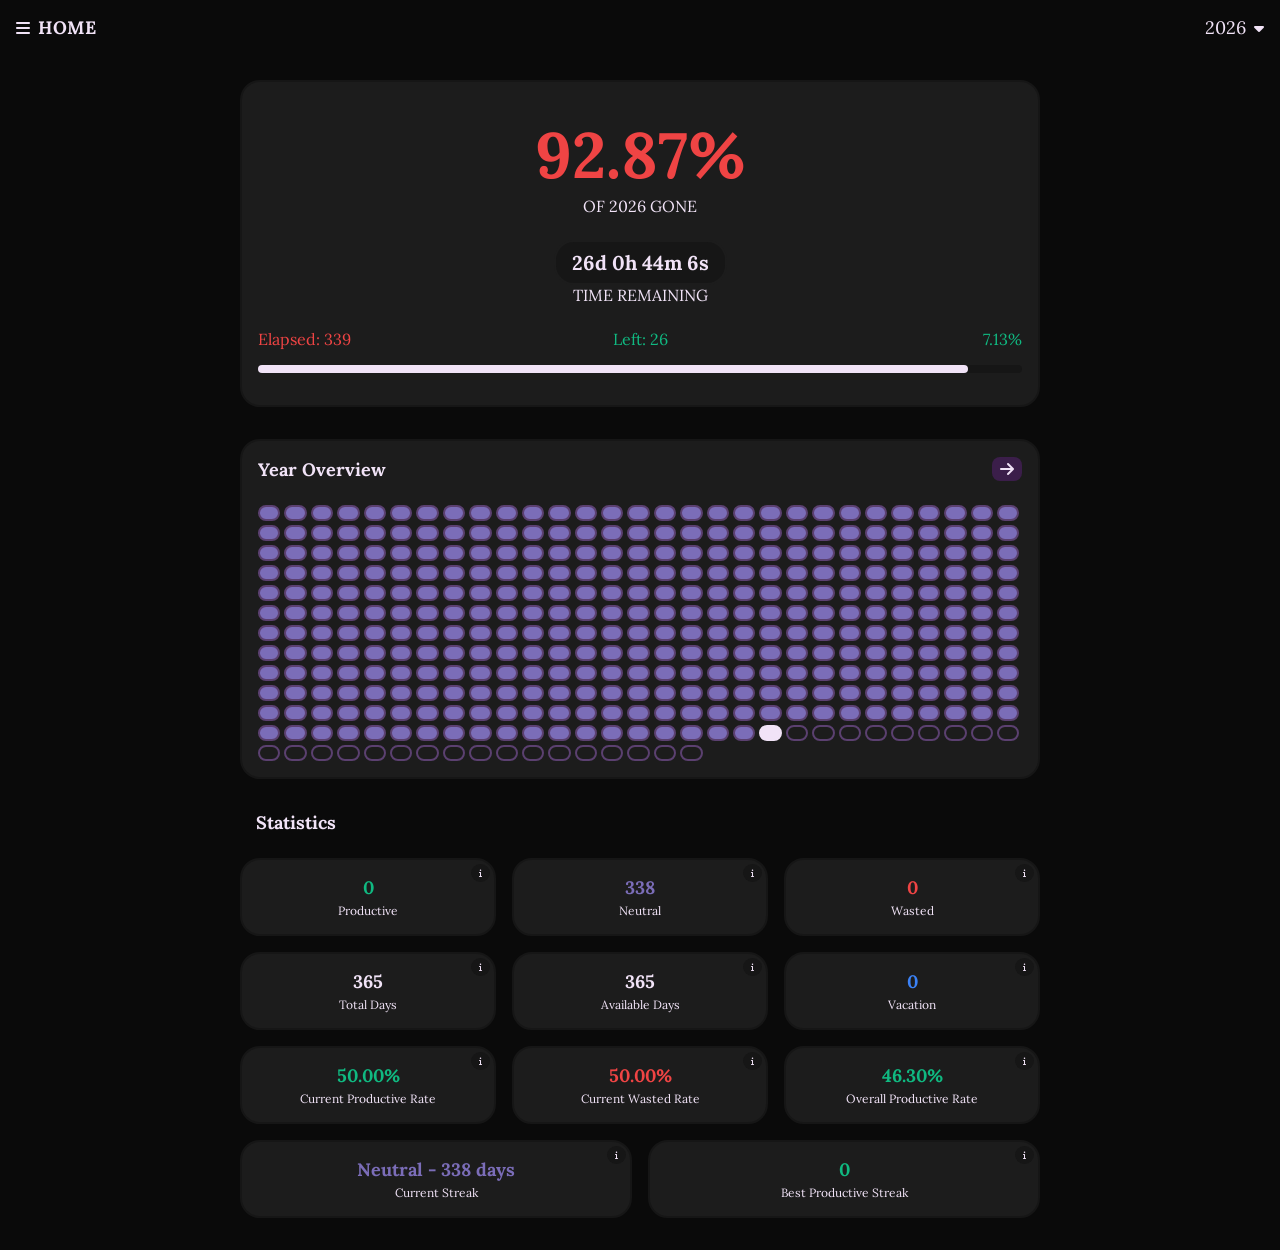
==== commit 73bb1e85: "- fixed modal status layout even more" ====
--- a/index.html
+++ b/index.html
@@ -84,7 +84,17 @@
     </div>
 
     <div class="stats-modal-out">
-        <div class="stats-modal"></div>
+        <div class="stats-modal">
+            <div class="stats-modal-head">
+                Wasted
+            </div>
+            <div class="stats-modal-bottom">
+                <div class="stats-modal-text">
+                    Days you feel were largely unutilized or utterly unproductive.
+                </div>
+                <div class="stats-modal-btn">Got it </div>
+            </div>
+        </div>
     </div>
 
     <div class="head">
--- a/css/home.css
+++ b/css/home.css
@@ -465,10 +465,29 @@
 
 .stats-modal{
     background-color: var(--box-color);
-    width: 20rem;
-    height: 20rem;
     padding: 2rem;
+    margin: 2rem;
     border-radius: 1.125rem;
+}
+
+.stats-modal-head{
+    font-size: var(--font-title);
+    font-weight: 800;
+    margin-bottom: 0.5rem;
+}
+
+.stats-modal-bottom{
+    display: flex;
+    flex-direction: column;
+    gap: 1rem;
+}
+
+.stats-modal-btn{
+    align-self: end;
+    background: var(--background);
+    padding: 0.5rem 1rem;
+    border-radius: 0.5rem;
+    cursor: pointer;
 }
 
 @media (hover: hover){
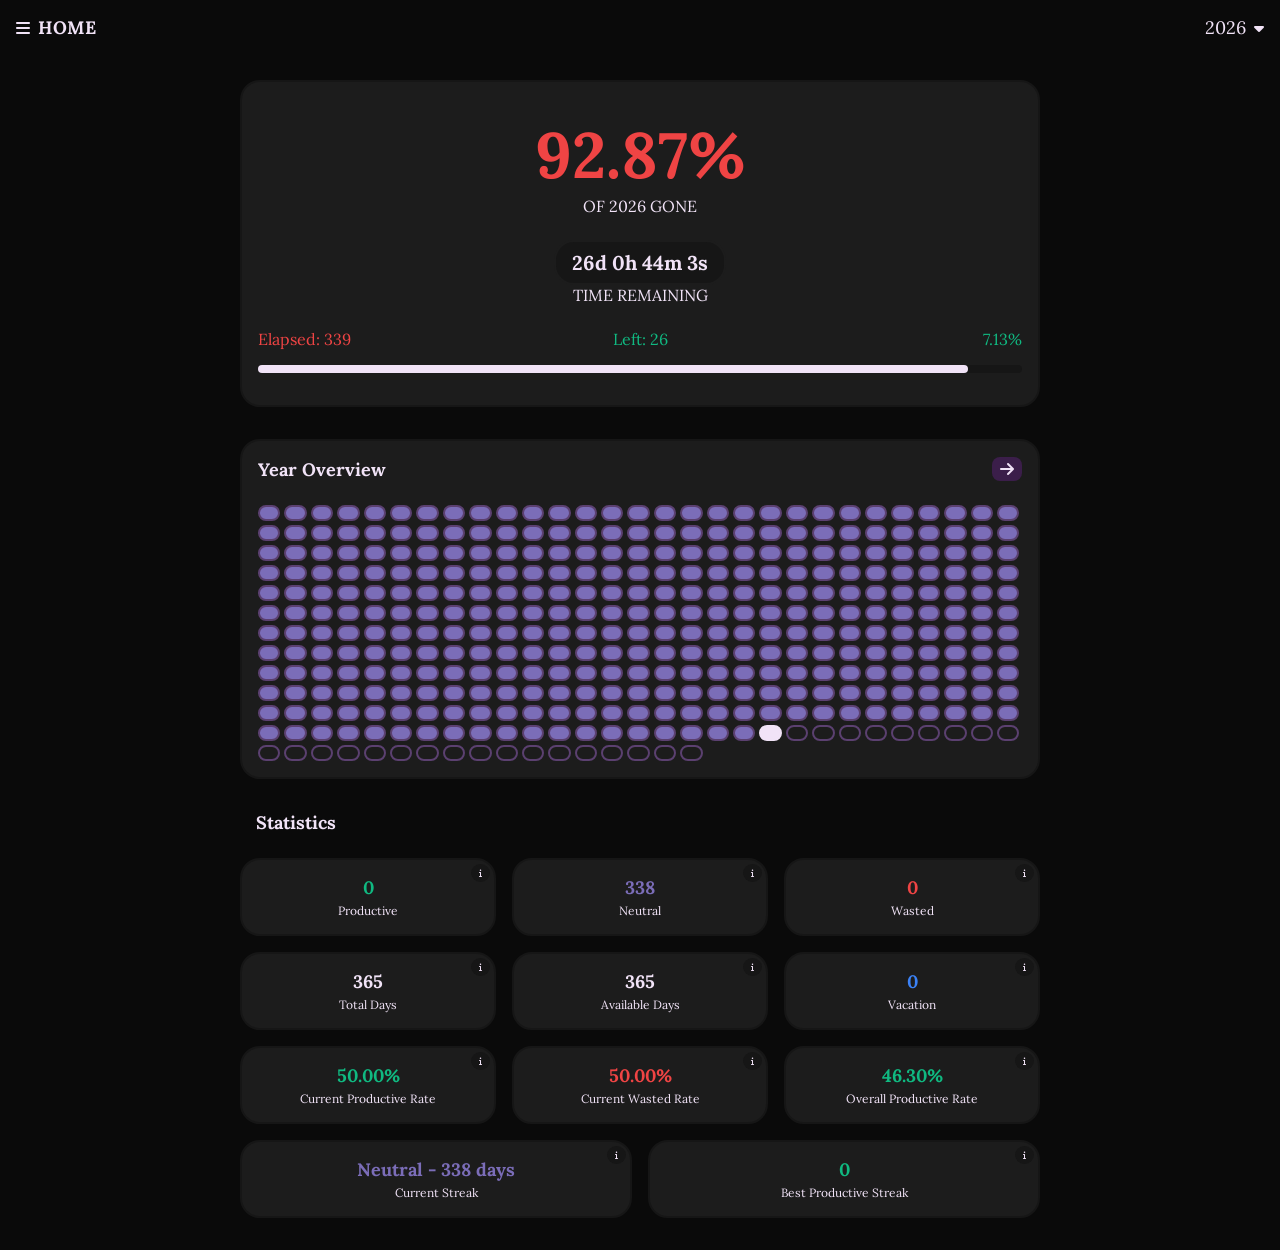
==== commit 2bbd20eb: "- added populate stats modal text - also get neutral weight for stats info - refactored code" ====
--- a/index.html
+++ b/index.html
@@ -86,11 +86,9 @@
     <div class="stats-modal-out">
         <div class="stats-modal">
             <div class="stats-modal-head">
-                Wasted
             </div>
             <div class="stats-modal-bottom">
                 <div class="stats-modal-text">
-                    Days you feel were largely unutilized or utterly unproductive.
                 </div>
                 <div class="stats-modal-btn">Got it </div>
             </div>
--- a/css/home.css
+++ b/css/home.css
@@ -488,6 +488,7 @@
     padding: 0.5rem 1rem;
     border-radius: 0.5rem;
     cursor: pointer;
+    user-select: none;
 }
 
 @media (hover: hover){
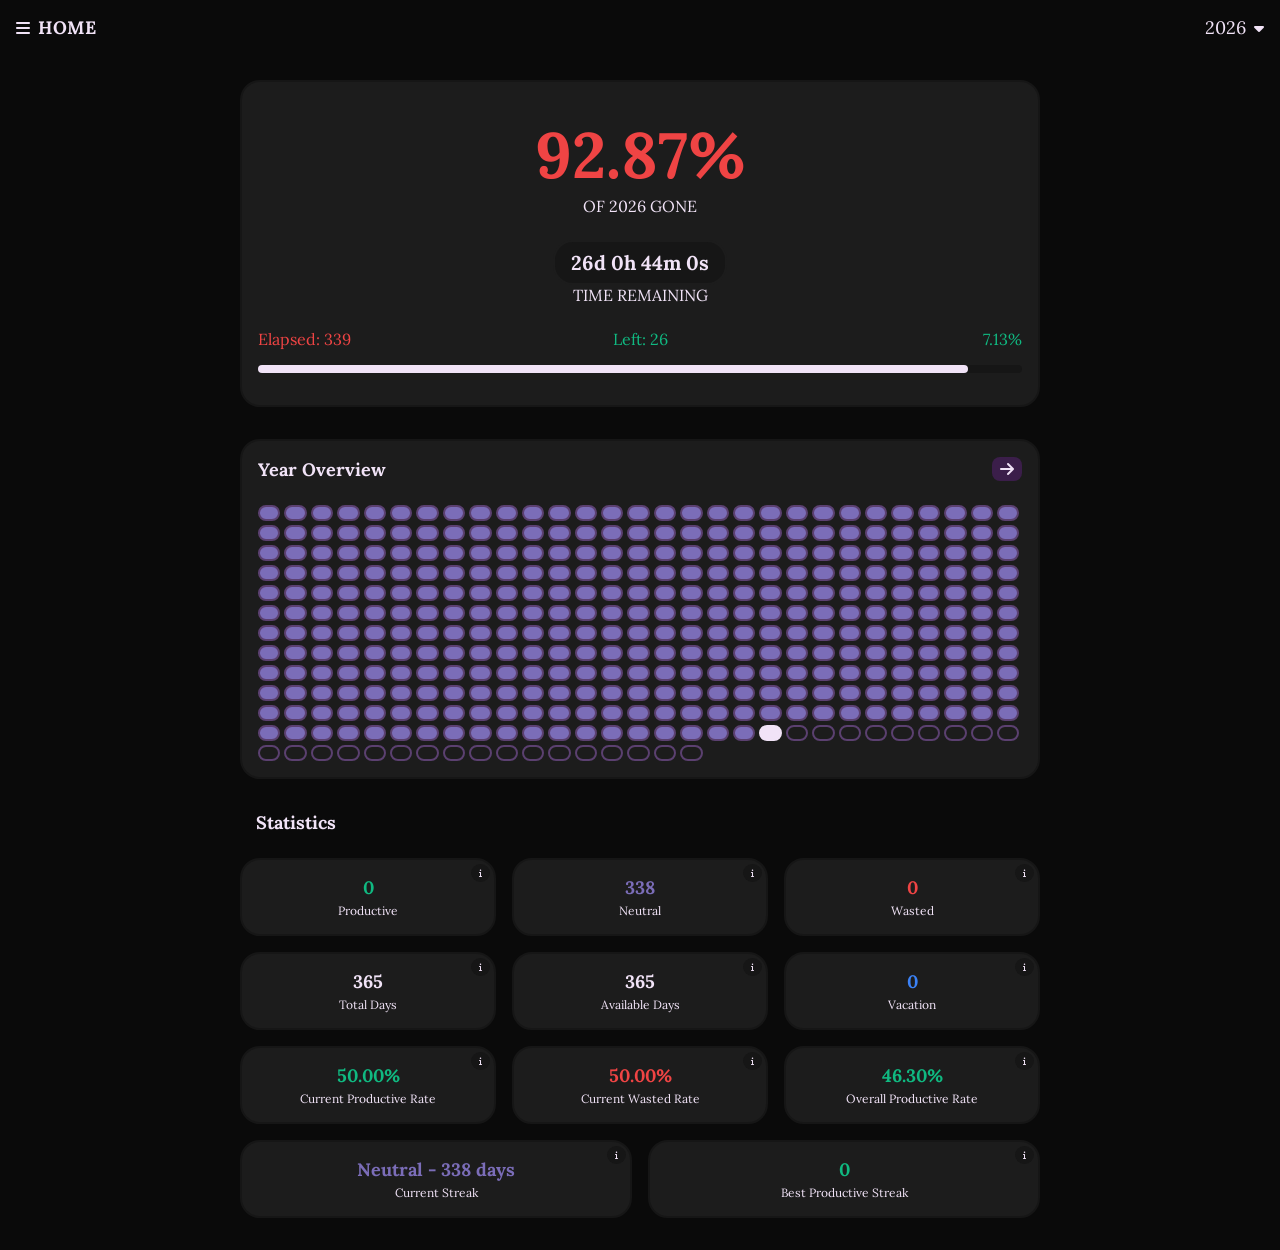
==== commit 222d5f92: "-added settings page" ====
--- a/index.html
+++ b/index.html
@@ -71,7 +71,7 @@
                     <i class="fa fa-tree" aria-hidden="true"></i>
                     Progress Tree
                 </a>
-                <a class="sidebar-menu-item" href="./">
+                <a class="sidebar-menu-item" href="./settings.html">
                     <i class="fa fa-cog" aria-hidden="true"></i>
                     Settings
                 </a>
